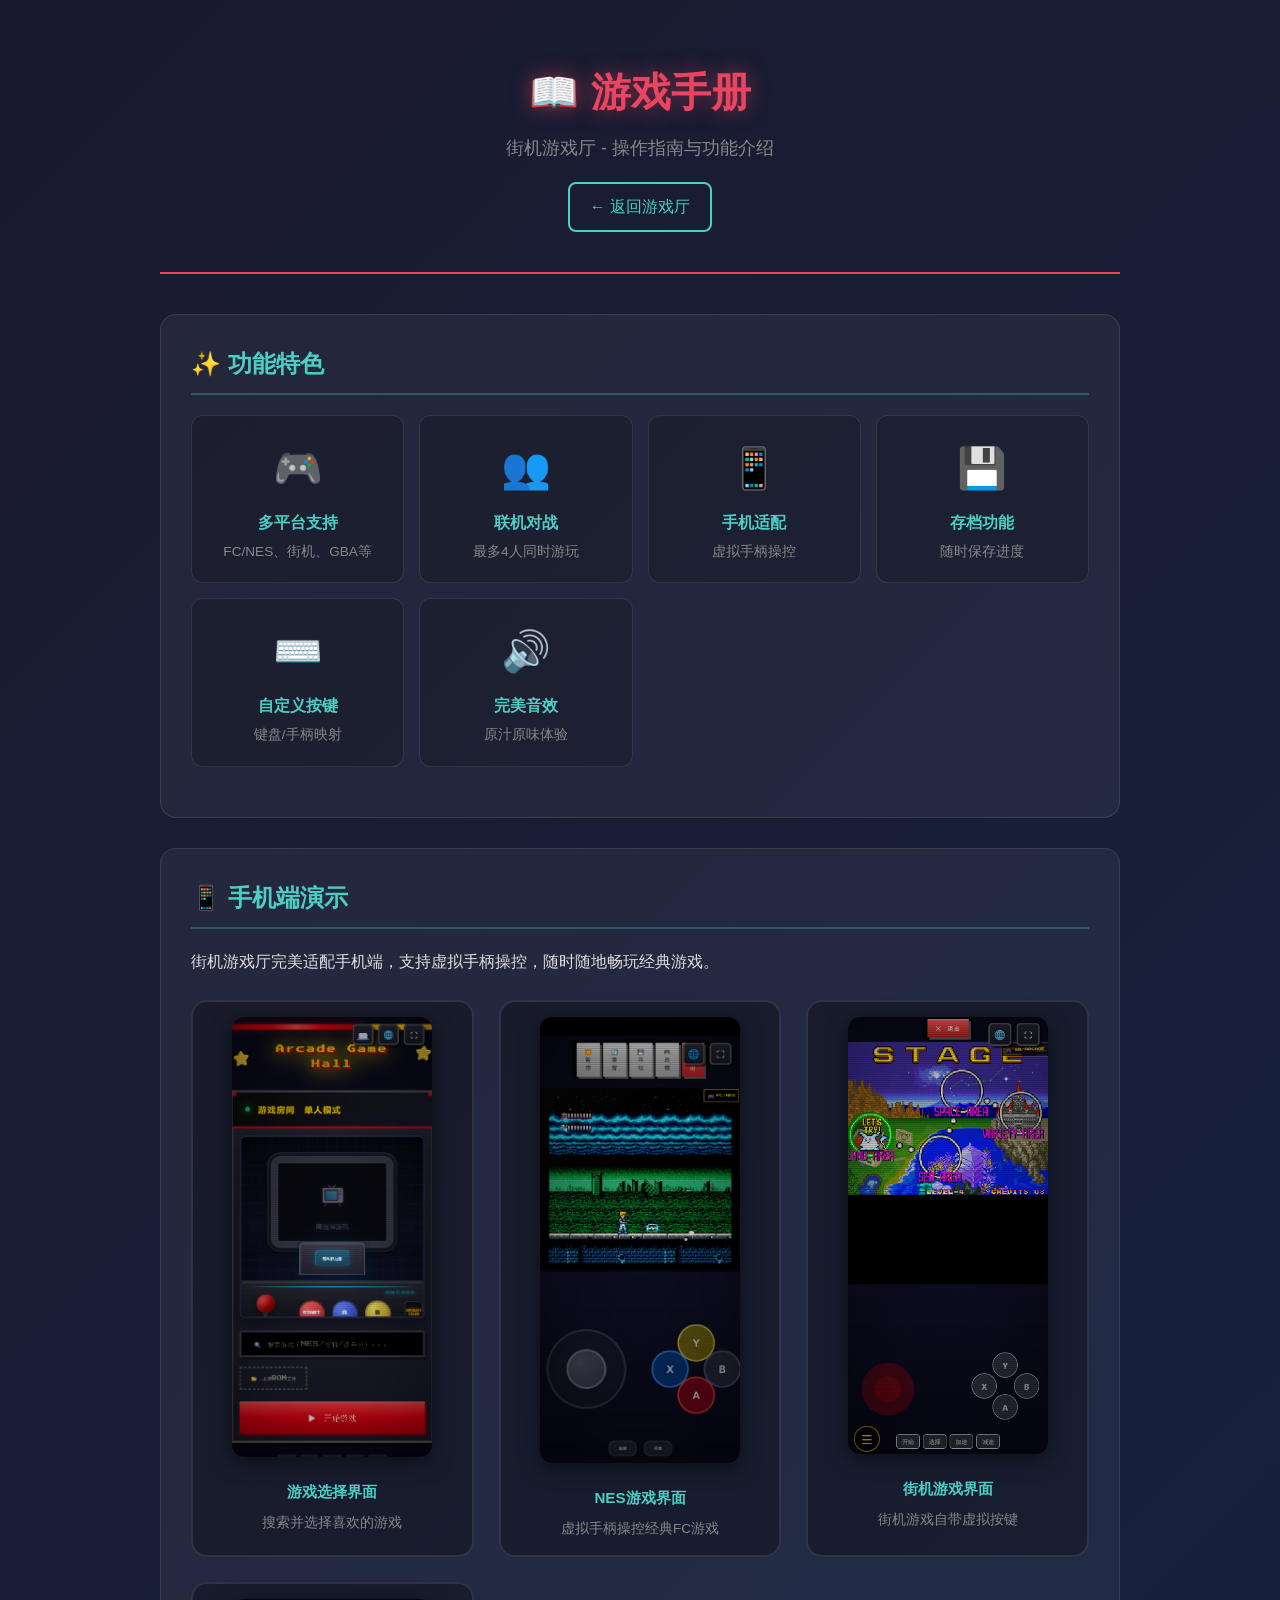
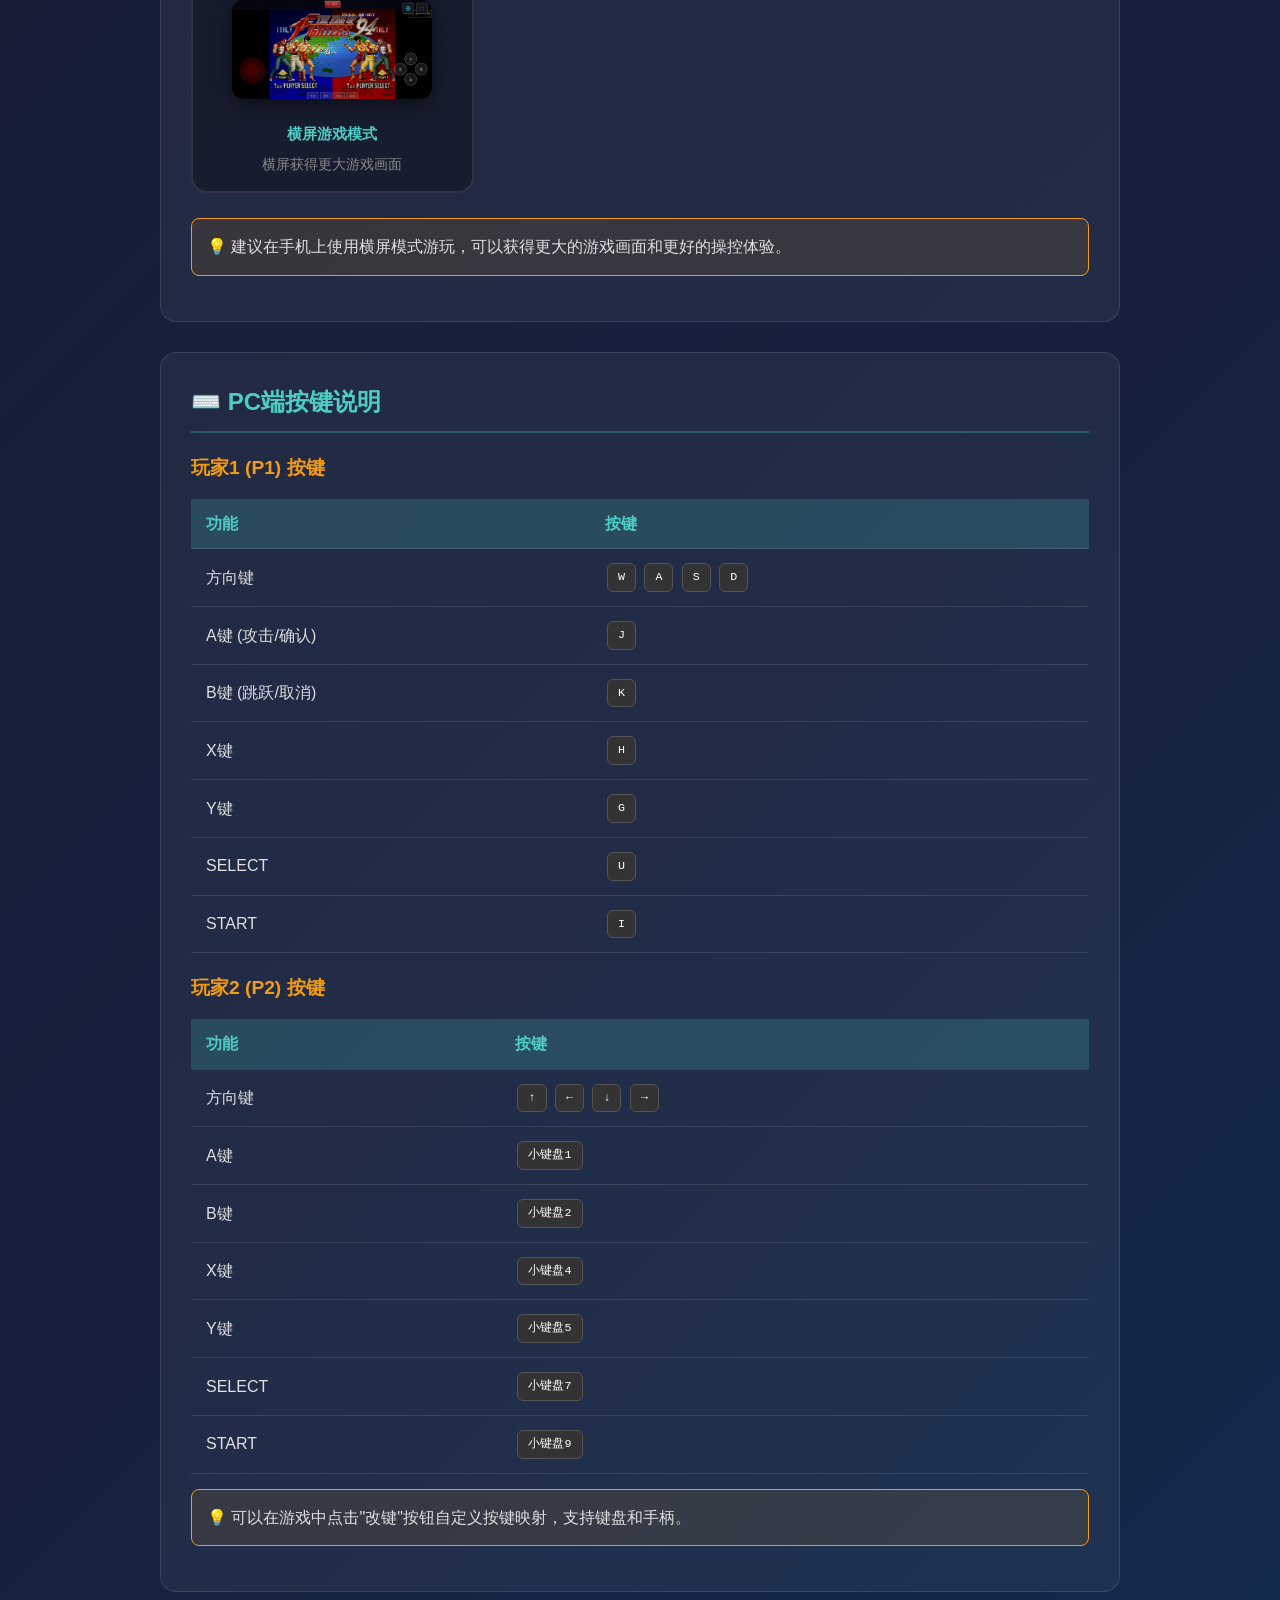
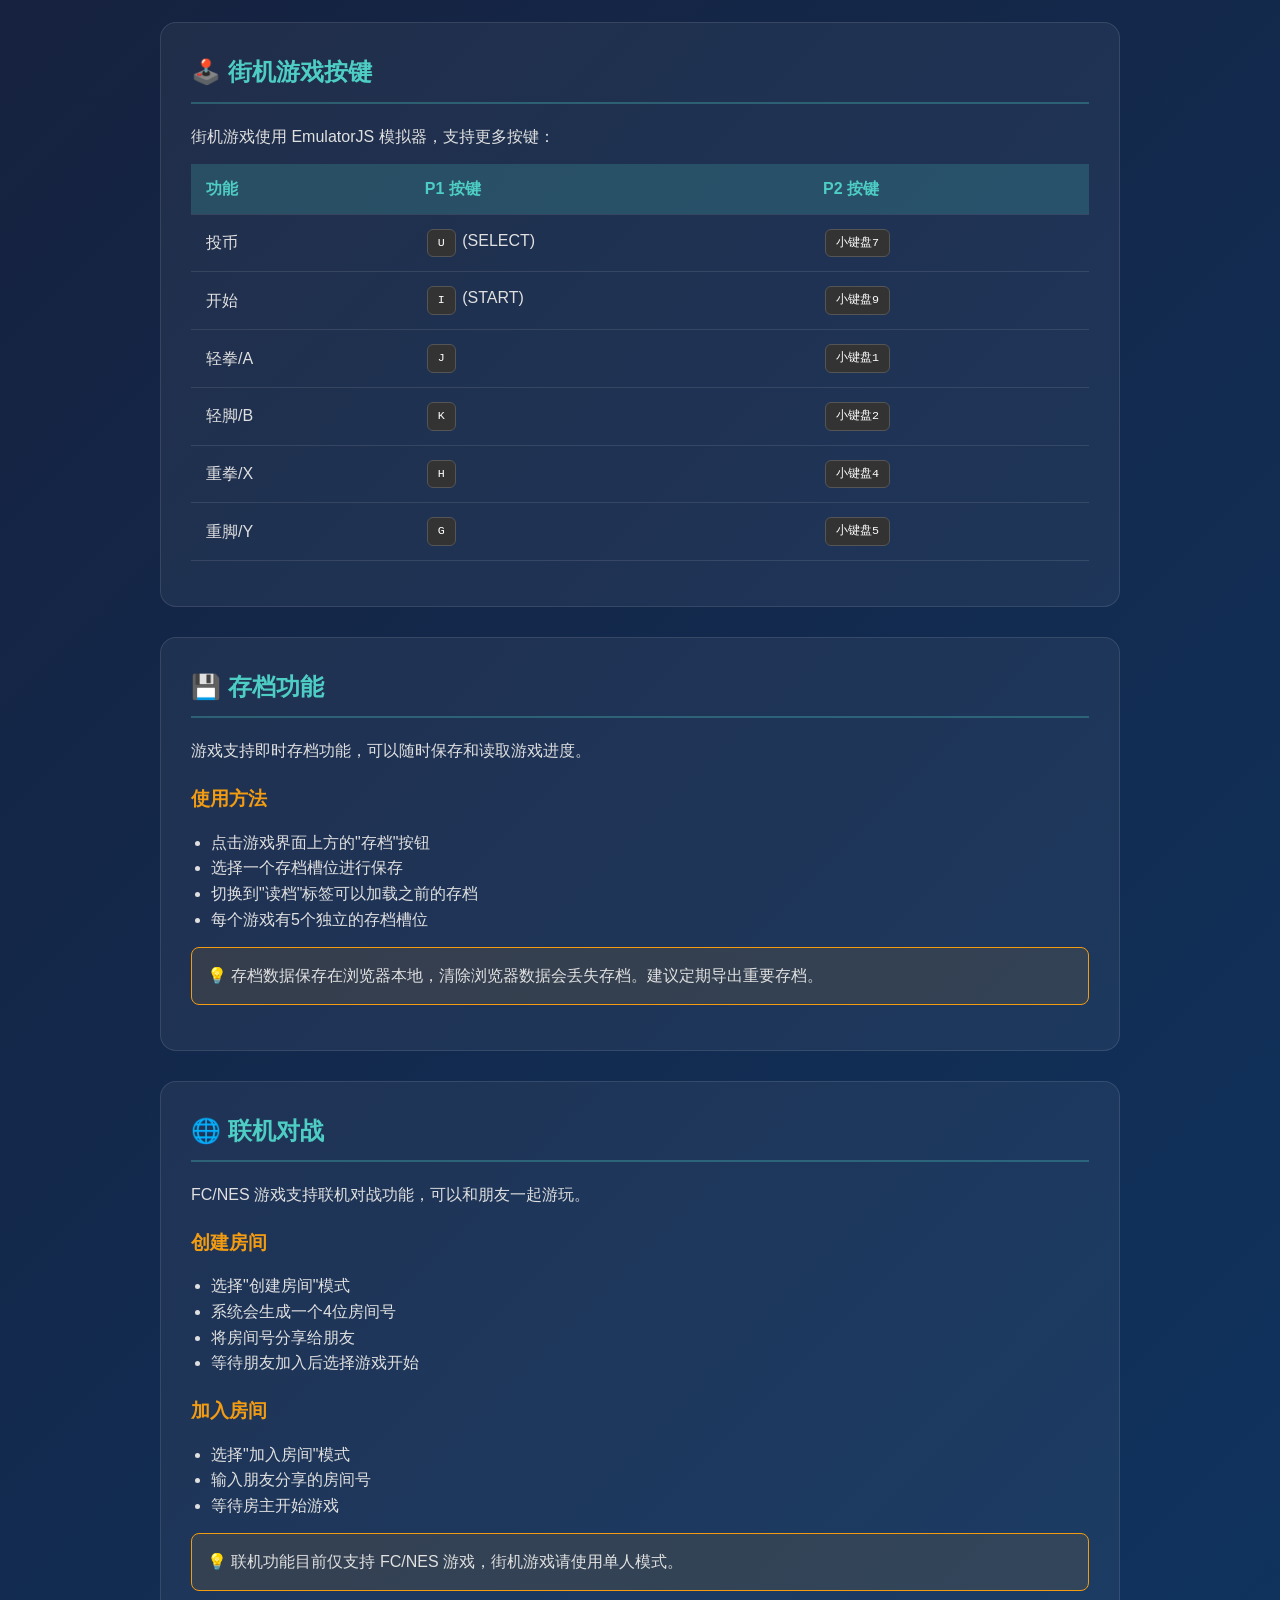
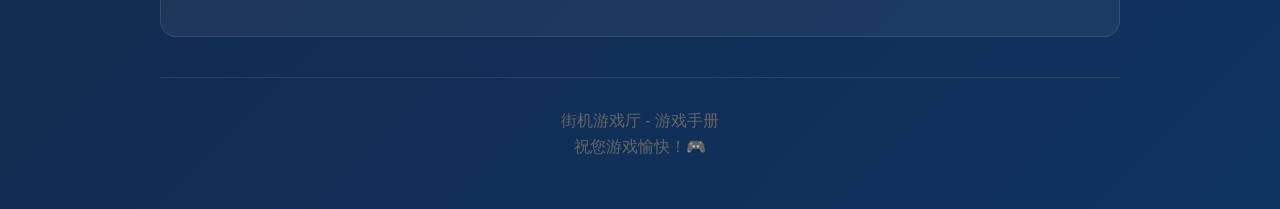
==== page/game-guide.html @ 2b64168d "NEW4" ====
<!DOCTYPE html>
<html lang="zh-CN">
<head>
    <meta charset="UTF-8">
    <meta name="viewport" content="width=device-width, initial-scale=1.0">
    <title>游戏手册 - 街机游戏厅</title>
    <style>
        * {
            margin: 0;
            padding: 0;
            box-sizing: border-box;
        }
        
        body {
            font-family: -apple-system, BlinkMacSystemFont, 'Segoe UI', Roboto, 'Helvetica Neue', Arial, sans-serif;
            background: linear-gradient(135deg, #1a1a2e 0%, #16213e 50%, #0f3460 100%);
            color: #e0e0e0;
            min-height: 100vh;
            line-height: 1.6;
        }
        
        .container {
            max-width: 1000px;
            margin: 0 auto;
            padding: 20px;
        }
        
        header {
            text-align: center;
            padding: 40px 0;
            border-bottom: 2px solid #e94560;
            margin-bottom: 40px;
        }
        
        h1 {
            font-size: 2.5em;
            color: #e94560;
            margin-bottom: 10px;
            text-shadow: 0 0 20px rgba(233, 69, 96, 0.5);
        }
        
        .subtitle {
            color: #888;
            font-size: 1.1em;
        }
        
        .back-link {
            display: inline-block;
            margin-top: 20px;
            color: #4ecdc4;
            text-decoration: none;
            padding: 10px 20px;
            border: 2px solid #4ecdc4;
            border-radius: 8px;
            transition: all 0.3s;
        }
        
        .back-link:hover {
            background: #4ecdc4;
            color: #1a1a2e;
        }
        
        .section {
            background: rgba(255, 255, 255, 0.05);
            border-radius: 16px;
            padding: 30px;
            margin-bottom: 30px;
            border: 1px solid rgba(255, 255, 255, 0.1);
        }
        
        .section h2 {
            color: #4ecdc4;
            font-size: 1.5em;
            margin-bottom: 20px;
            padding-bottom: 10px;
            border-bottom: 2px solid rgba(78, 205, 196, 0.3);
            display: flex;
            align-items: center;
            gap: 10px;
        }
        
        .section h3 {
            color: #f39c12;
            margin: 20px 0 15px;
            font-size: 1.2em;
        }
        
        .section p {
            margin-bottom: 15px;
        }
        
        /* 手机端演示图展示 */
        .phone-gallery {
            display: grid;
            grid-template-columns: repeat(auto-fit, minmax(220px, 1fr));
            gap: 25px;
            margin: 25px 0;
        }
        
        .phone-item {
            background: rgba(0, 0, 0, 0.3);
            border-radius: 16px;
            padding: 15px;
            text-align: center;
            border: 2px solid rgba(255, 255, 255, 0.1);
            transition: all 0.3s;
        }
        
        .phone-item:hover {
            border-color: #4ecdc4;
            transform: translateY(-5px);
            box-shadow: 0 10px 30px rgba(78, 205, 196, 0.2);
        }
        
        .phone-item img {
            width: 100%;
            max-width: 200px;
            height: auto;
            border-radius: 12px;
            box-shadow: 0 5px 20px rgba(0, 0, 0, 0.5);
            margin-bottom: 15px;
        }
        
        .phone-item .caption {
            color: #4ecdc4;
            font-size: 0.95em;
            font-weight: bold;
        }
        
        .phone-item .desc {
            color: #888;
            font-size: 0.85em;
            margin-top: 8px;
        }
        
        /* 按键说明表格 */
        table {
            width: 100%;
            border-collapse: collapse;
            margin: 15px 0;
        }
        
        th, td {
            padding: 12px 15px;
            text-align: left;
            border-bottom: 1px solid rgba(255, 255, 255, 0.1);
        }
        
        th {
            background: rgba(78, 205, 196, 0.2);
            color: #4ecdc4;
        }
        
        tr:hover {
            background: rgba(255, 255, 255, 0.05);
        }
        
        .key-badge {
            display: inline-block;
            background: #333;
            color: #fff;
            padding: 4px 10px;
            border-radius: 6px;
            font-family: monospace;
            font-size: 0.9em;
            margin: 2px;
            border: 1px solid #555;
        }
        
        .tip {
            background: rgba(243, 156, 18, 0.1);
            border: 1px solid #f39c12;
            border-radius: 8px;
            padding: 15px;
            margin: 15px 0;
        }
        
        .tip::before {
            content: '💡 ';
        }
        
        .feature-list {
            display: grid;
            grid-template-columns: repeat(auto-fit, minmax(180px, 1fr));
            gap: 15px;
            margin: 20px 0;
        }
        
        .feature-item {
            background: rgba(0, 0, 0, 0.2);
            padding: 20px 15px;
            border-radius: 12px;
            text-align: center;
            border: 1px solid rgba(255, 255, 255, 0.1);
        }
        
        .feature-item .icon {
            font-size: 2.5em;
            margin-bottom: 10px;
        }
        
        .feature-item .title {
            color: #4ecdc4;
            font-weight: bold;
            margin-bottom: 5px;
        }
        
        .feature-item .desc {
            color: #888;
            font-size: 0.85em;
        }
        
        footer {
            text-align: center;
            padding: 30px;
            color: #666;
            border-top: 1px solid rgba(255, 255, 255, 0.1);
            margin-top: 40px;
        }
        
        @media (max-width: 600px) {
            .container {
                padding: 15px;
            }
            
            h1 {
                font-size: 1.8em;
            }
            
            .section {
                padding: 20px;
            }
            
            .phone-gallery {
                grid-template-columns: repeat(2, 1fr);
                gap: 15px;
            }
            
            .phone-item img {
                max-width: 150px;
            }
        }
    </style>
</head>
<body>
    <div class="container">
        <header>
            <h1>📖 游戏手册</h1>
            <p class="subtitle">街机游戏厅 - 操作指南与功能介绍</p>
            <a href="../index.html" class="back-link">← 返回游戏厅</a>
        </header>

        <!-- 功能特色 -->
        <section class="section">
            <h2>✨ 功能特色</h2>
            <div class="feature-list">
                <div class="feature-item">
                    <div class="icon">🎮</div>
                    <div class="title">多平台支持</div>
                    <div class="desc">FC/NES、街机、GBA等</div>
                </div>
                <div class="feature-item">
                    <div class="icon">👥</div>
                    <div class="title">联机对战</div>
                    <div class="desc">最多4人同时游玩</div>
                </div>
                <div class="feature-item">
                    <div class="icon">📱</div>
                    <div class="title">手机适配</div>
                    <div class="desc">虚拟手柄操控</div>
                </div>
                <div class="feature-item">
                    <div class="icon">💾</div>
                    <div class="title">存档功能</div>
                    <div class="desc">随时保存进度</div>
                </div>
                <div class="feature-item">
                    <div class="icon">⌨️</div>
                    <div class="title">自定义按键</div>
                    <div class="desc">键盘/手柄映射</div>
                </div>
                <div class="feature-item">
                    <div class="icon">🔊</div>
                    <div class="title">完美音效</div>
                    <div class="desc">原汁原味体验</div>
                </div>
            </div>
        </section>

        <!-- 手机端演示 -->
        <section class="section">
            <h2>📱 手机端演示</h2>
            <p>街机游戏厅完美适配手机端，支持虚拟手柄操控，随时随地畅玩经典游戏。</p>
            
            <div class="phone-gallery">
                <div class="phone-item">
                    <img src="phone1.png" alt="手机端演示1">
                    <div class="caption">游戏选择界面</div>
                    <div class="desc">搜索并选择喜欢的游戏</div>
                </div>
                <div class="phone-item">
                    <img src="phone2.png" alt="手机端演示2">
                    <div class="caption">NES游戏界面</div>
                    <div class="desc">虚拟手柄操控经典FC游戏</div>
                </div>
                <div class="phone-item">
                    <img src="phone3.png" alt="手机端演示3">
                    <div class="caption">街机游戏界面</div>
                    <div class="desc">街机游戏自带虚拟按键</div>
                </div>
                <div class="phone-item">
                    <img src="phone4.png" alt="手机端演示4">
                    <div class="caption">横屏游戏模式</div>
                    <div class="desc">横屏获得更大游戏画面</div>
                </div>
            </div>
            
            <div class="tip">
                建议在手机上使用横屏模式游玩，可以获得更大的游戏画面和更好的操控体验。
            </div>
        </section>

        <!-- PC端按键说明 -->
        <section class="section">
            <h2>⌨️ PC端按键说明</h2>
            
            <h3>玩家1 (P1) 按键</h3>
            <table>
                <tr>
                    <th>功能</th>
                    <th>按键</th>
                </tr>
                <tr>
                    <td>方向键</td>
                    <td>
                        <span class="key-badge">W</span>
                        <span class="key-badge">A</span>
                        <span class="key-badge">S</span>
                        <span class="key-badge">D</span>
                    </td>
                </tr>
                <tr>
                    <td>A键 (攻击/确认)</td>
                    <td><span class="key-badge">J</span></td>
                </tr>
                <tr>
                    <td>B键 (跳跃/取消)</td>
                    <td><span class="key-badge">K</span></td>
                </tr>
                <tr>
                    <td>X键</td>
                    <td><span class="key-badge">H</span></td>
                </tr>
                <tr>
                    <td>Y键</td>
                    <td><span class="key-badge">G</span></td>
                </tr>
                <tr>
                    <td>SELECT</td>
                    <td><span class="key-badge">U</span></td>
                </tr>
                <tr>
                    <td>START</td>
                    <td><span class="key-badge">I</span></td>
                </tr>
            </table>
            
            <h3>玩家2 (P2) 按键</h3>
            <table>
                <tr>
                    <th>功能</th>
                    <th>按键</th>
                </tr>
                <tr>
                    <td>方向键</td>
                    <td>
                        <span class="key-badge">↑</span>
                        <span class="key-badge">←</span>
                        <span class="key-badge">↓</span>
                        <span class="key-badge">→</span>
                    </td>
                </tr>
                <tr>
                    <td>A键</td>
                    <td><span class="key-badge">小键盘1</span></td>
                </tr>
                <tr>
                    <td>B键</td>
                    <td><span class="key-badge">小键盘2</span></td>
                </tr>
                <tr>
                    <td>X键</td>
                    <td><span class="key-badge">小键盘4</span></td>
                </tr>
                <tr>
                    <td>Y键</td>
                    <td><span class="key-badge">小键盘5</span></td>
                </tr>
                <tr>
                    <td>SELECT</td>
                    <td><span class="key-badge">小键盘7</span></td>
                </tr>
                <tr>
                    <td>START</td>
                    <td><span class="key-badge">小键盘9</span></td>
                </tr>
            </table>
            
            <div class="tip">
                可以在游戏中点击"改键"按钮自定义按键映射，支持键盘和手柄。
            </div>
        </section>

        <!-- 街机游戏特殊按键 -->
        <section class="section">
            <h2>🕹️ 街机游戏按键</h2>
            <p>街机游戏使用 EmulatorJS 模拟器，支持更多按键：</p>
            
            <table>
                <tr>
                    <th>功能</th>
                    <th>P1 按键</th>
                    <th>P2 按键</th>
                </tr>
                <tr>
                    <td>投币</td>
                    <td><span class="key-badge">U</span> (SELECT)</td>
                    <td><span class="key-badge">小键盘7</span></td>
                </tr>
                <tr>
                    <td>开始</td>
                    <td><span class="key-badge">I</span> (START)</td>
                    <td><span class="key-badge">小键盘9</span></td>
                </tr>
                <tr>
                    <td>轻拳/A</td>
                    <td><span class="key-badge">J</span></td>
                    <td><span class="key-badge">小键盘1</span></td>
                </tr>
                <tr>
                    <td>轻脚/B</td>
                    <td><span class="key-badge">K</span></td>
                    <td><span class="key-badge">小键盘2</span></td>
                </tr>
                <tr>
                    <td>重拳/X</td>
                    <td><span class="key-badge">H</span></td>
                    <td><span class="key-badge">小键盘4</span></td>
                </tr>
                <tr>
                    <td>重脚/Y</td>
                    <td><span class="key-badge">G</span></td>
                    <td><span class="key-badge">小键盘5</span></td>
                </tr>
            </table>
        </section>

        <!-- 存档功能 -->
        <section class="section">
            <h2>💾 存档功能</h2>
            <p>游戏支持即时存档功能，可以随时保存和读取游戏进度。</p>
            
            <h3>使用方法</h3>
            <ul style="margin-left: 20px; margin-bottom: 15px;">
                <li>点击游戏界面上方的"存档"按钮</li>
                <li>选择一个存档槽位进行保存</li>
                <li>切换到"读档"标签可以加载之前的存档</li>
                <li>每个游戏有5个独立的存档槽位</li>
            </ul>
            
            <div class="tip">
                存档数据保存在浏览器本地，清除浏览器数据会丢失存档。建议定期导出重要存档。
            </div>
        </section>

        <!-- 联机说明 -->
        <section class="section">
            <h2>🌐 联机对战</h2>
            <p>FC/NES 游戏支持联机对战功能，可以和朋友一起游玩。</p>
            
            <h3>创建房间</h3>
            <ul style="margin-left: 20px; margin-bottom: 15px;">
                <li>选择"创建房间"模式</li>
                <li>系统会生成一个4位房间号</li>
                <li>将房间号分享给朋友</li>
                <li>等待朋友加入后选择游戏开始</li>
            </ul>
            
            <h3>加入房间</h3>
            <ul style="margin-left: 20px; margin-bottom: 15px;">
                <li>选择"加入房间"模式</li>
                <li>输入朋友分享的房间号</li>
                <li>等待房主开始游戏</li>
            </ul>
            
            <div class="tip">
                联机功能目前仅支持 FC/NES 游戏，街机游戏请使用单人模式。
            </div>
        </section>

        <footer>
            <p>街机游戏厅 - 游戏手册</p>
            <p>祝您游戏愉快！🎮</p>
        </footer>
    </div>
</body>
</html>
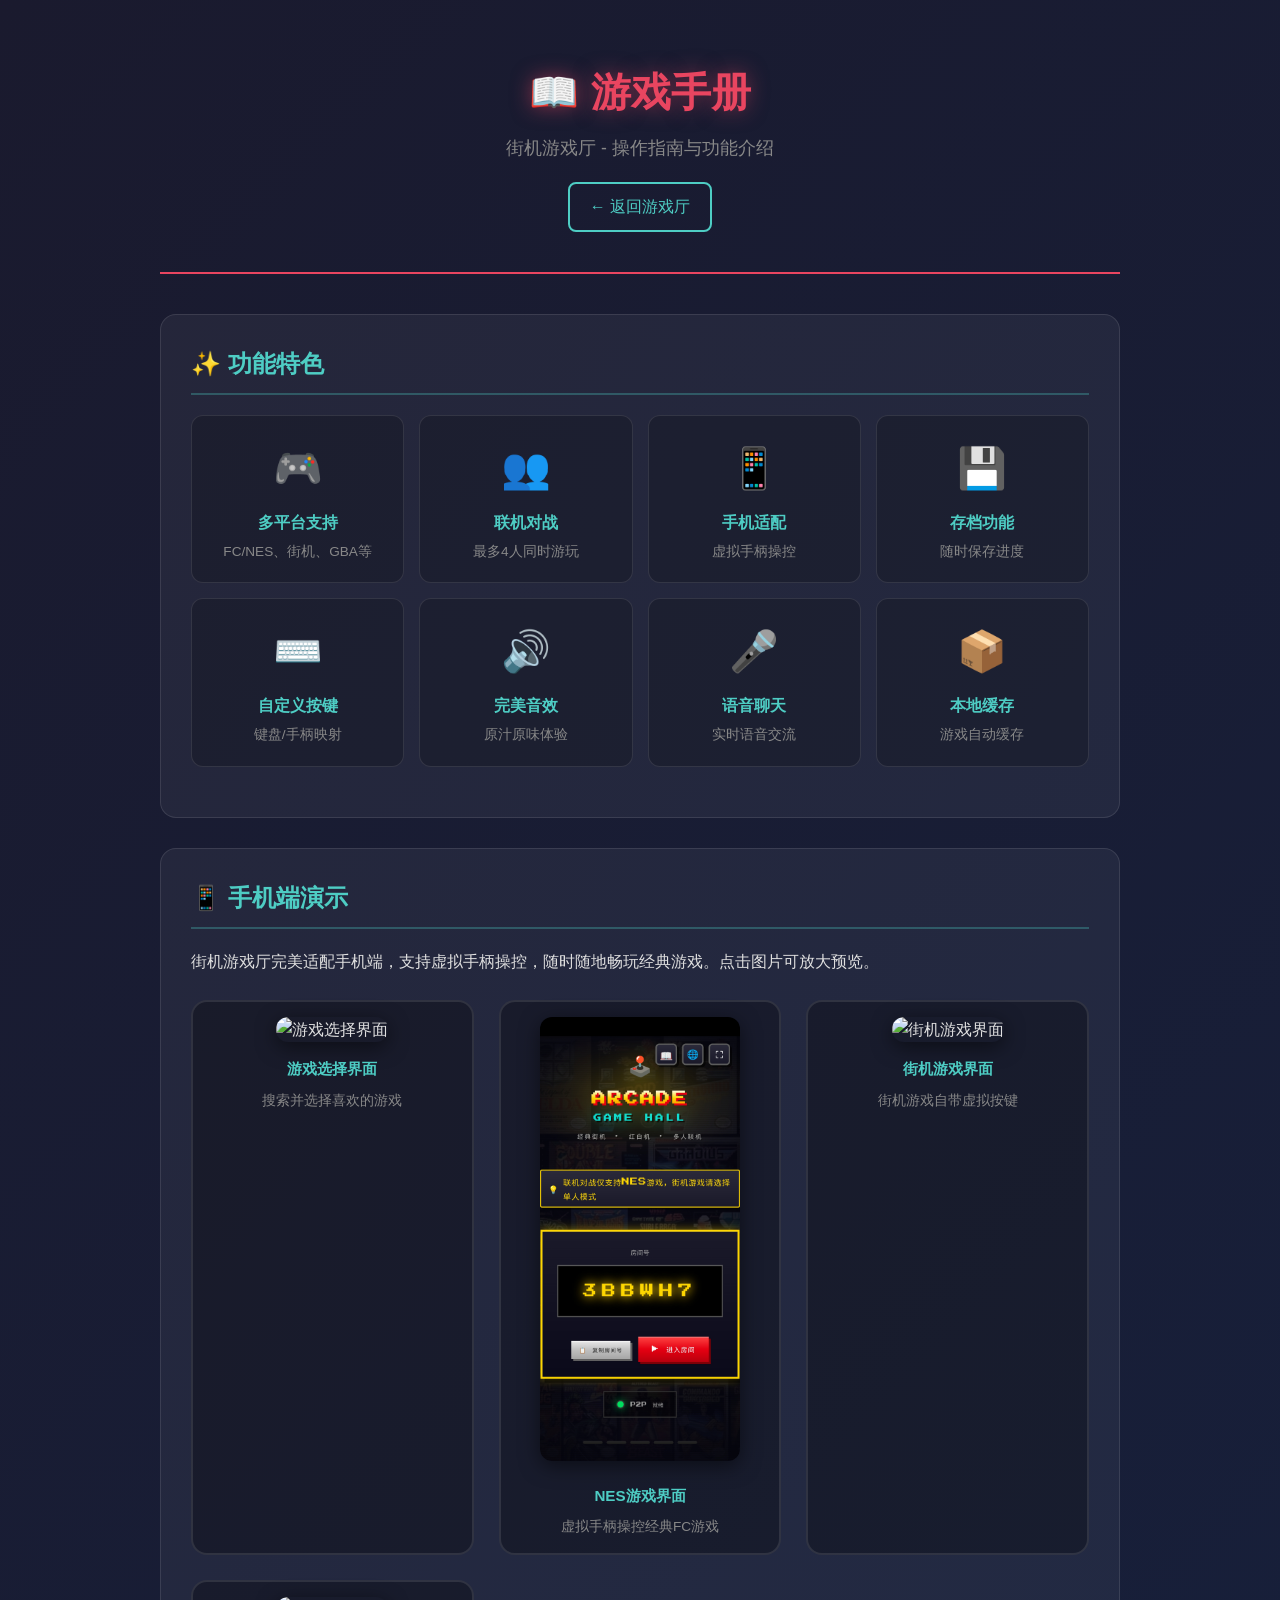
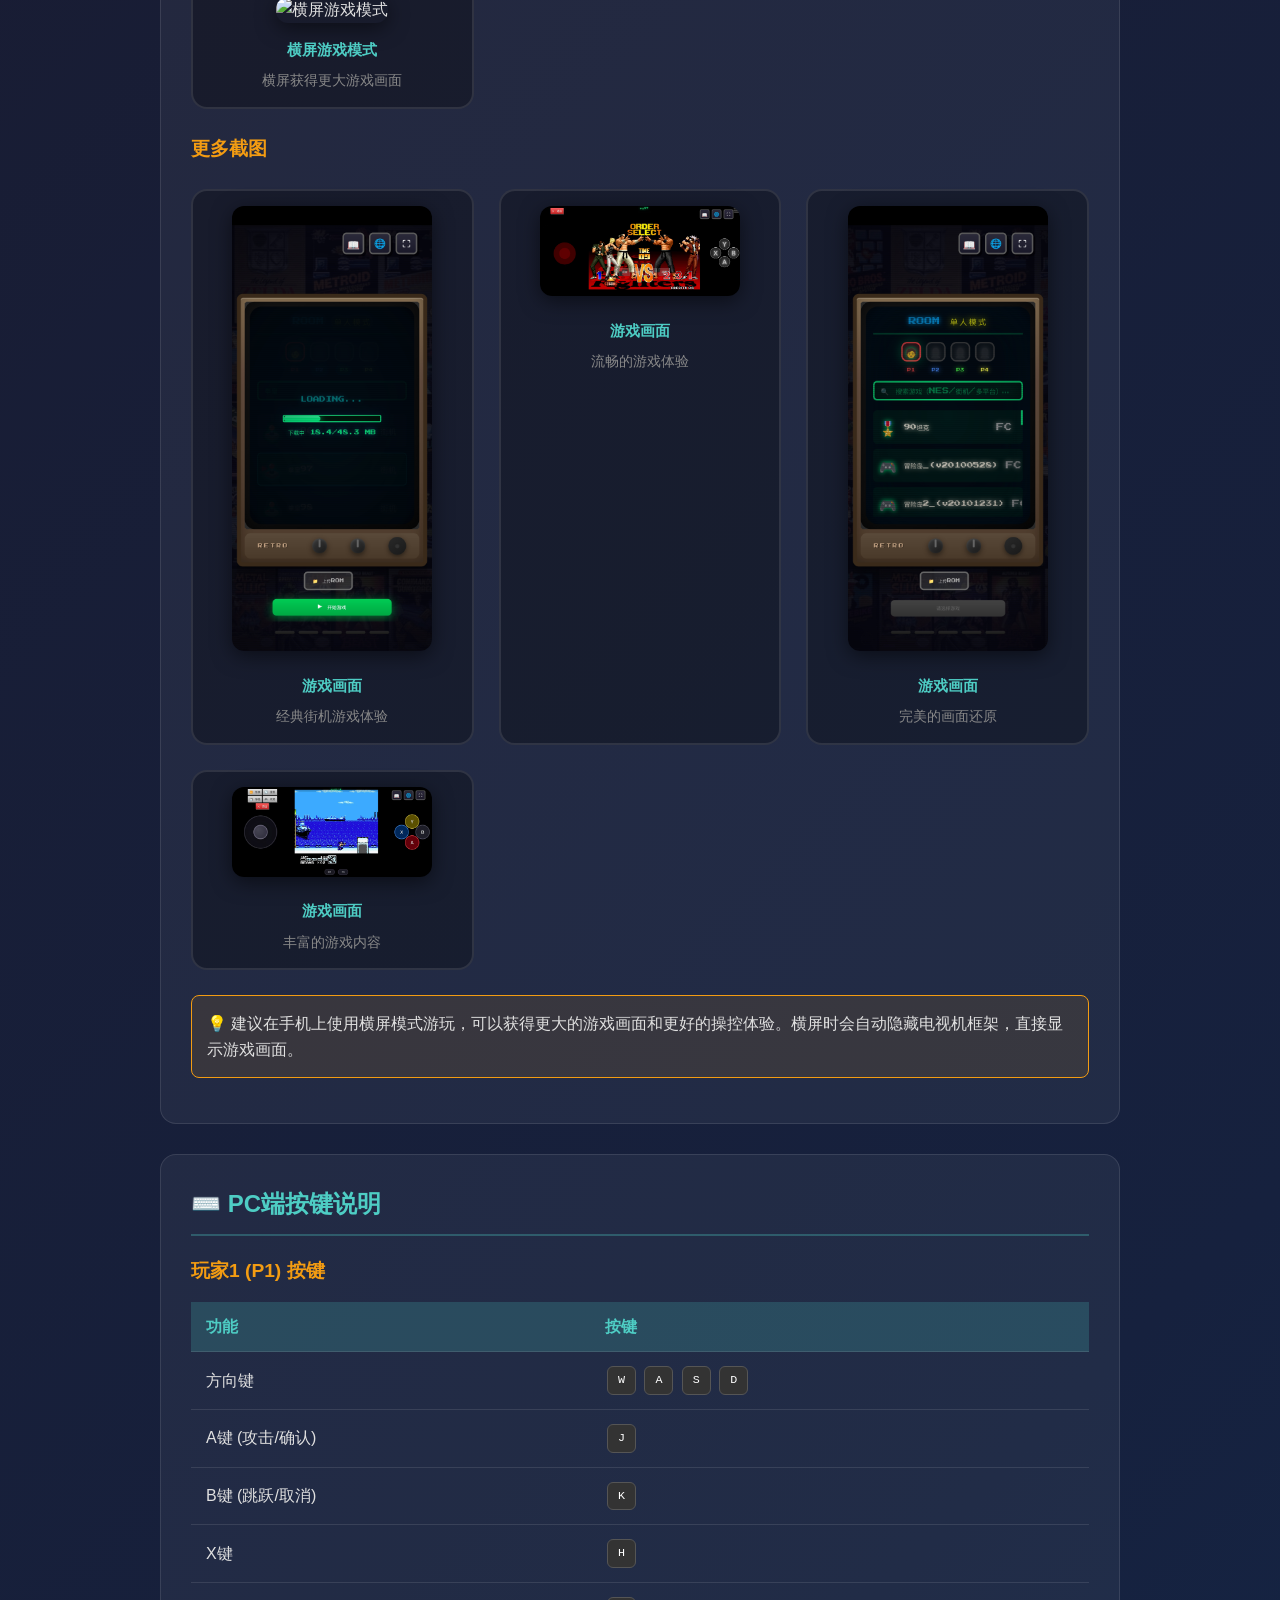
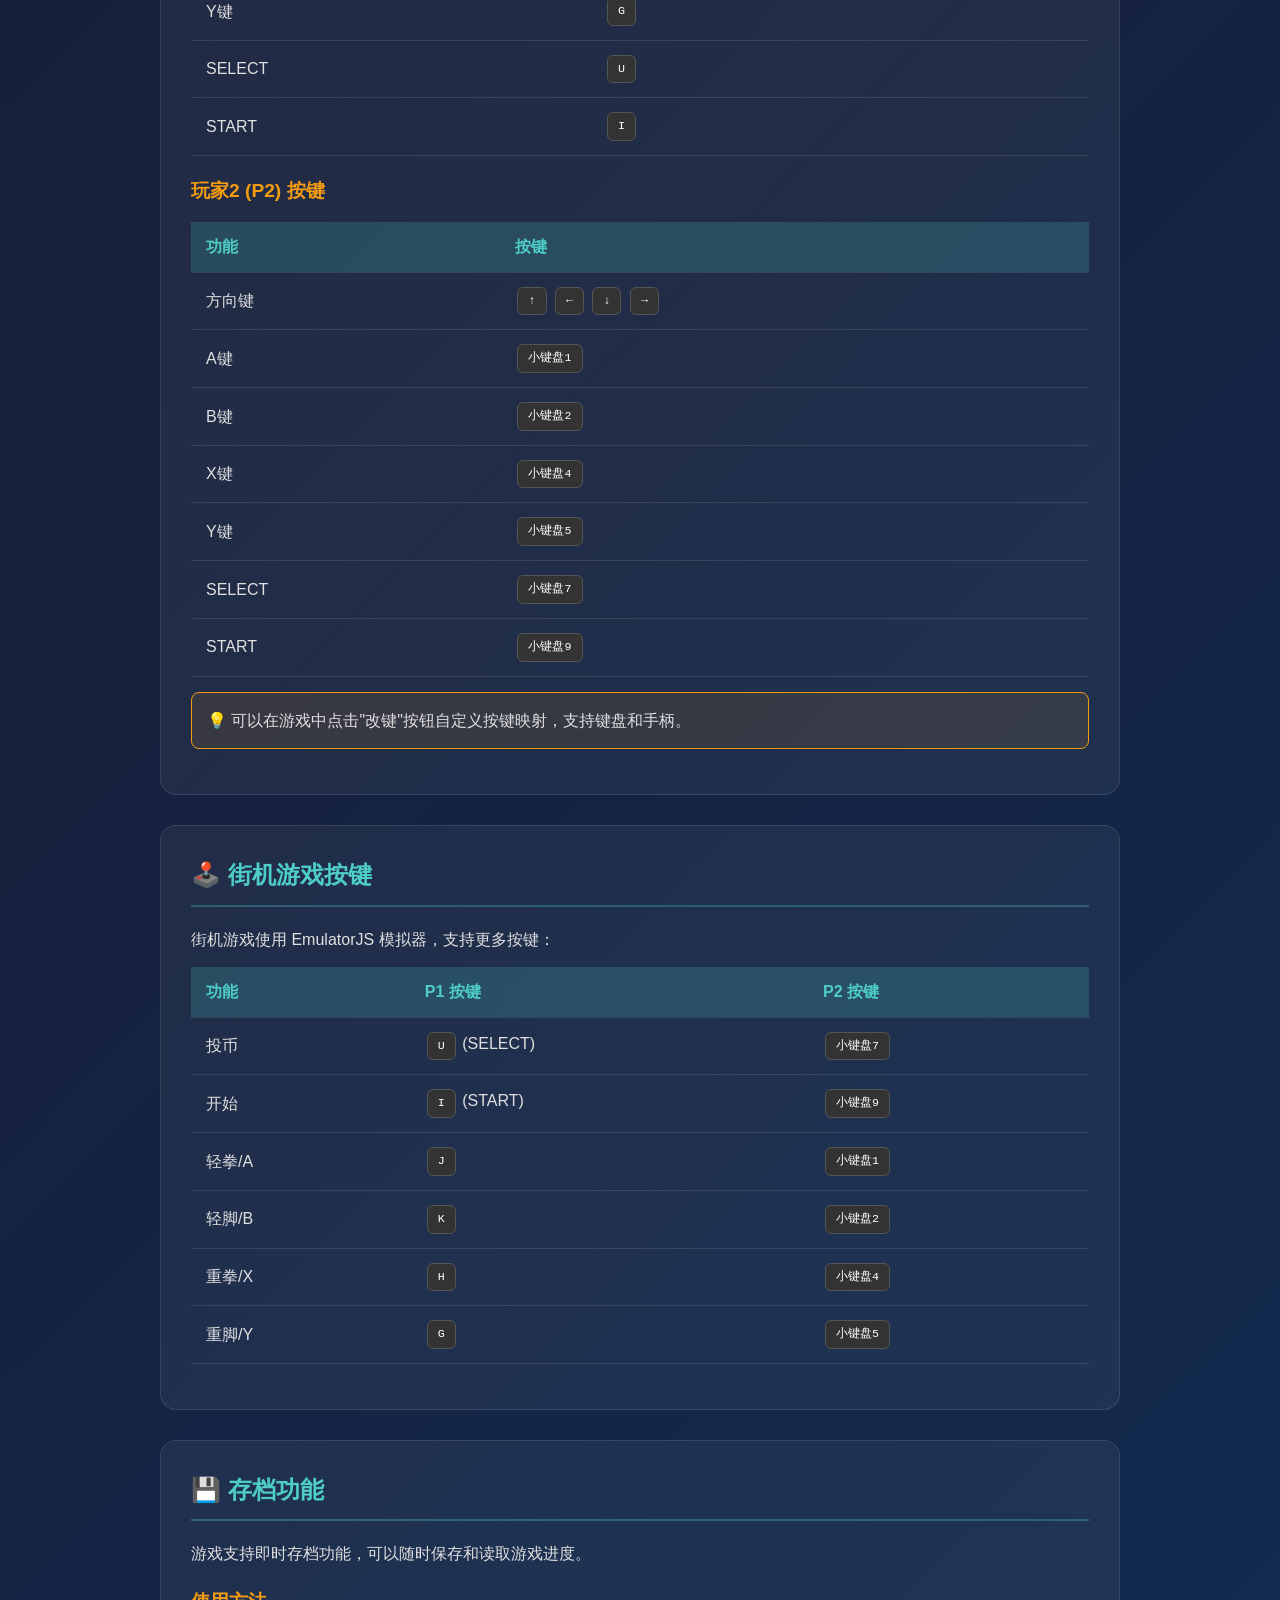
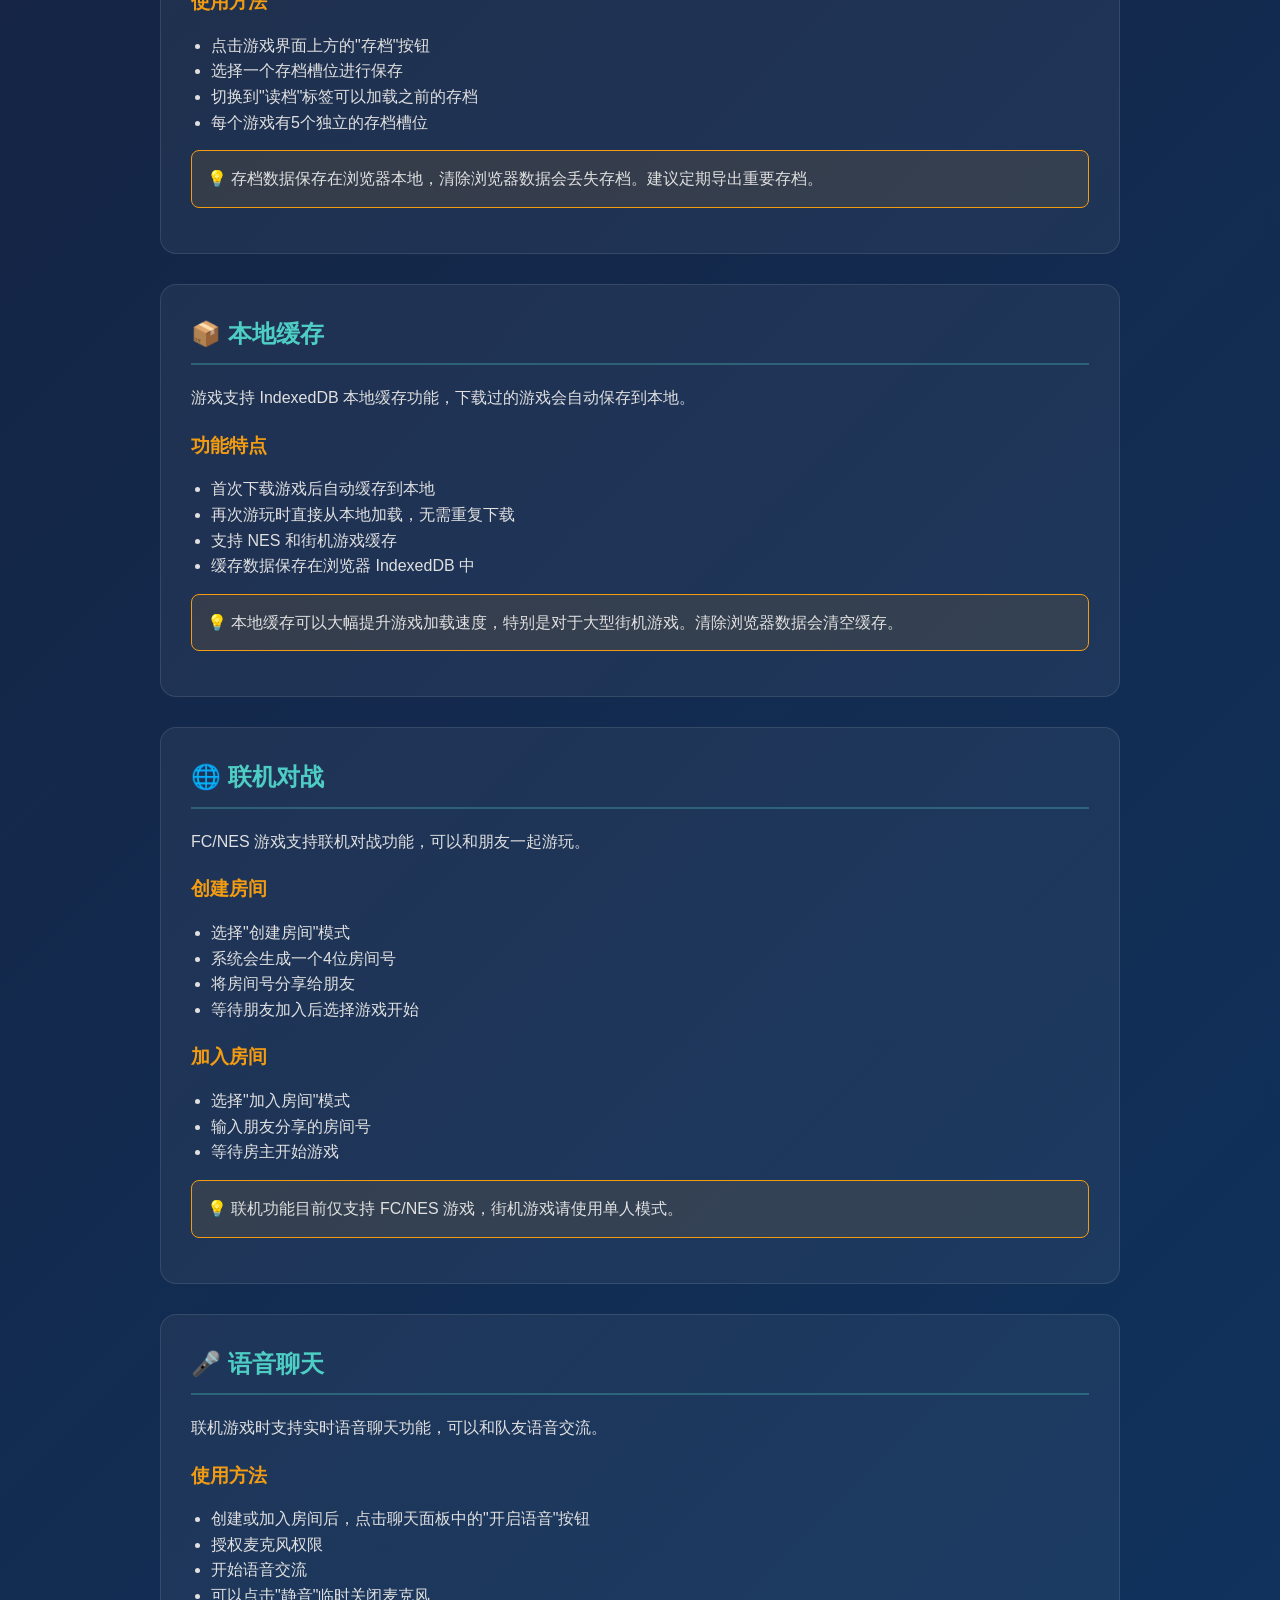
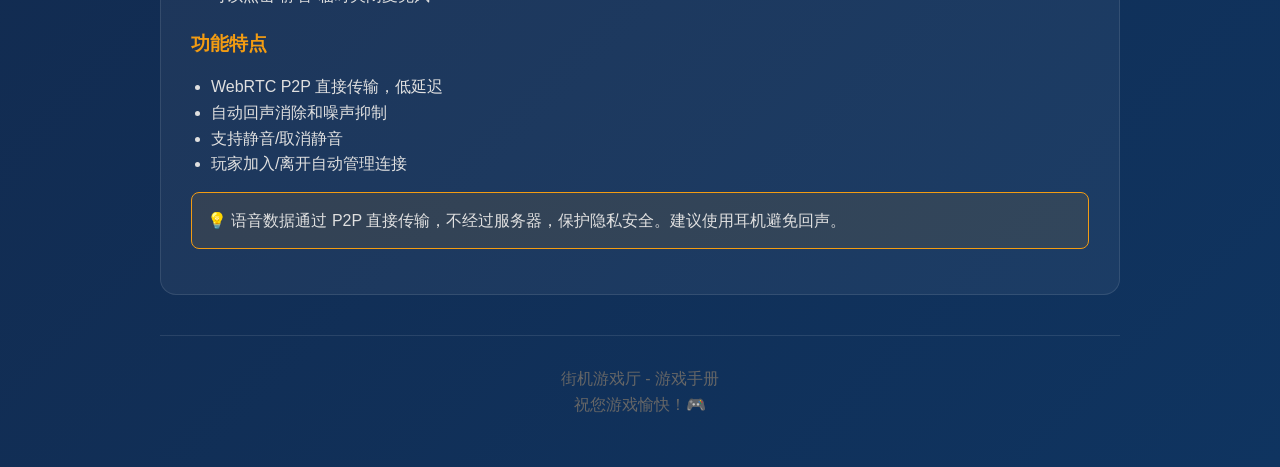
==== commit 7814b669: "lfc开源计划第二站" ====
--- a/page/game-guide.html
+++ b/page/game-guide.html
@@ -104,6 +104,7 @@
             text-align: center;
             border: 2px solid rgba(255, 255, 255, 0.1);
             transition: all 0.3s;
+            cursor: pointer;
         }
         
         .phone-item:hover {
@@ -131,6 +132,46 @@
             color: #888;
             font-size: 0.85em;
             margin-top: 8px;
+        }
+        
+        /* 图片放大预览 */
+        .lightbox {
+            display: none;
+            position: fixed;
+            top: 0;
+            left: 0;
+            width: 100%;
+            height: 100%;
+            background: rgba(0, 0, 0, 0.95);
+            z-index: 9999;
+            justify-content: center;
+            align-items: center;
+            cursor: pointer;
+        }
+        
+        .lightbox.active {
+            display: flex;
+        }
+        
+        .lightbox img {
+            max-width: 90%;
+            max-height: 90%;
+            border-radius: 8px;
+            box-shadow: 0 0 50px rgba(78, 205, 196, 0.3);
+        }
+        
+        .lightbox-close {
+            position: absolute;
+            top: 20px;
+            right: 30px;
+            color: #fff;
+            font-size: 40px;
+            cursor: pointer;
+            transition: color 0.3s;
+        }
+        
+        .lightbox-close:hover {
+            color: #e94560;
         }
         
         /* 按键说明表格 */
@@ -284,39 +325,73 @@
                     <div class="title">完美音效</div>
                     <div class="desc">原汁原味体验</div>
                 </div>
+                <div class="feature-item">
+                    <div class="icon">🎤</div>
+                    <div class="title">语音聊天</div>
+                    <div class="desc">实时语音交流</div>
+                </div>
+                <div class="feature-item">
+                    <div class="icon">📦</div>
+                    <div class="title">本地缓存</div>
+                    <div class="desc">游戏自动缓存</div>
+                </div>
             </div>
         </section>
 
         <!-- 手机端演示 -->
         <section class="section">
             <h2>📱 手机端演示</h2>
-            <p>街机游戏厅完美适配手机端，支持虚拟手柄操控，随时随地畅玩经典游戏。</p>
+            <p>街机游戏厅完美适配手机端，支持虚拟手柄操控，随时随地畅玩经典游戏。点击图片可放大预览。</p>
             
             <div class="phone-gallery">
-                <div class="phone-item">
-                    <img src="phone1.png" alt="手机端演示1">
+                <div class="phone-item" onclick="openLightbox('0f2667a884a1d3b816c789ddeaa42f25.jpg')">
+                    <img src="0f2667a884a1d3b816c789ddeaa42f25.jpg" alt="游戏选择界面">
                     <div class="caption">游戏选择界面</div>
                     <div class="desc">搜索并选择喜欢的游戏</div>
                 </div>
-                <div class="phone-item">
-                    <img src="phone2.png" alt="手机端演示2">
+                <div class="phone-item" onclick="openLightbox('1c8eabeee0c972b607a2bcf81635cc22.jpg')">
+                    <img src="1c8eabeee0c972b607a2bcf81635cc22.jpg" alt="NES游戏界面">
                     <div class="caption">NES游戏界面</div>
                     <div class="desc">虚拟手柄操控经典FC游戏</div>
                 </div>
-                <div class="phone-item">
-                    <img src="phone3.png" alt="手机端演示3">
+                <div class="phone-item" onclick="openLightbox('385db4762091c81f8eb123bfb348822b.jpg')">
+                    <img src="385db4762091c81f8eb123bfb348822b.jpg" alt="街机游戏界面">
                     <div class="caption">街机游戏界面</div>
                     <div class="desc">街机游戏自带虚拟按键</div>
                 </div>
-                <div class="phone-item">
-                    <img src="phone4.png" alt="手机端演示4">
+                <div class="phone-item" onclick="openLightbox('4e3feca67caaf1859bc3139c9cd1e11f.jpg')">
+                    <img src="4e3feca67caaf1859bc3139c9cd1e11f.jpg" alt="横屏游戏模式">
                     <div class="caption">横屏游戏模式</div>
                     <div class="desc">横屏获得更大游戏画面</div>
                 </div>
             </div>
             
+            <h3>更多截图</h3>
+            <div class="phone-gallery">
+                <div class="phone-item" onclick="openLightbox('64b8e28317c7ba2ba4c6b3065e3cfdaf.jpg')">
+                    <img src="64b8e28317c7ba2ba4c6b3065e3cfdaf.jpg" alt="游戏截图5">
+                    <div class="caption">游戏画面</div>
+                    <div class="desc">经典街机游戏体验</div>
+                </div>
+                <div class="phone-item" onclick="openLightbox('66f9e95e2b850c06971669f744723f6c.jpg')">
+                    <img src="66f9e95e2b850c06971669f744723f6c.jpg" alt="游戏截图6">
+                    <div class="caption">游戏画面</div>
+                    <div class="desc">流畅的游戏体验</div>
+                </div>
+                <div class="phone-item" onclick="openLightbox('88ea1b471f01f5dbd38fbec10cf2c6d3.jpg')">
+                    <img src="88ea1b471f01f5dbd38fbec10cf2c6d3.jpg" alt="游戏截图7">
+                    <div class="caption">游戏画面</div>
+                    <div class="desc">完美的画面还原</div>
+                </div>
+                <div class="phone-item" onclick="openLightbox('e546526874034836aba5d60891a3d7b9.jpg')">
+                    <img src="e546526874034836aba5d60891a3d7b9.jpg" alt="游戏截图8">
+                    <div class="caption">游戏画面</div>
+                    <div class="desc">丰富的游戏内容</div>
+                </div>
+            </div>
+            
             <div class="tip">
-                建议在手机上使用横屏模式游玩，可以获得更大的游戏画面和更好的操控体验。
+                建议在手机上使用横屏模式游玩，可以获得更大的游戏画面和更好的操控体验。横屏时会自动隐藏电视机框架，直接显示游戏画面。
             </div>
         </section>
 
@@ -473,6 +548,24 @@
             </div>
         </section>
 
+        <!-- 本地缓存 -->
+        <section class="section">
+            <h2>📦 本地缓存</h2>
+            <p>游戏支持 IndexedDB 本地缓存功能，下载过的游戏会自动保存到本地。</p>
+            
+            <h3>功能特点</h3>
+            <ul style="margin-left: 20px; margin-bottom: 15px;">
+                <li>首次下载游戏后自动缓存到本地</li>
+                <li>再次游玩时直接从本地加载，无需重复下载</li>
+                <li>支持 NES 和街机游戏缓存</li>
+                <li>缓存数据保存在浏览器 IndexedDB 中</li>
+            </ul>
+            
+            <div class="tip">
+                本地缓存可以大幅提升游戏加载速度，特别是对于大型街机游戏。清除浏览器数据会清空缓存。
+            </div>
+        </section>
+
         <!-- 联机说明 -->
         <section class="section">
             <h2>🌐 联机对战</h2>
@@ -498,10 +591,65 @@
             </div>
         </section>
 
+        <!-- 语音聊天 -->
+        <section class="section">
+            <h2>🎤 语音聊天</h2>
+            <p>联机游戏时支持实时语音聊天功能，可以和队友语音交流。</p>
+            
+            <h3>使用方法</h3>
+            <ul style="margin-left: 20px; margin-bottom: 15px;">
+                <li>创建或加入房间后，点击聊天面板中的"开启语音"按钮</li>
+                <li>授权麦克风权限</li>
+                <li>开始语音交流</li>
+                <li>可以点击"静音"临时关闭麦克风</li>
+            </ul>
+            
+            <h3>功能特点</h3>
+            <ul style="margin-left: 20px; margin-bottom: 15px;">
+                <li>WebRTC P2P 直接传输，低延迟</li>
+                <li>自动回声消除和噪声抑制</li>
+                <li>支持静音/取消静音</li>
+                <li>玩家加入/离开自动管理连接</li>
+            </ul>
+            
+            <div class="tip">
+                语音数据通过 P2P 直接传输，不经过服务器，保护隐私安全。建议使用耳机避免回声。
+            </div>
+        </section>
+
         <footer>
             <p>街机游戏厅 - 游戏手册</p>
             <p>祝您游戏愉快！🎮</p>
         </footer>
     </div>
+
+    <!-- 图片放大预览 -->
+    <div class="lightbox" id="lightbox" onclick="closeLightbox()">
+        <span class="lightbox-close">&times;</span>
+        <img id="lightbox-img" src="" alt="预览图片">
+    </div>
+
+    <script>
+        function openLightbox(src) {
+            const lightbox = document.getElementById('lightbox');
+            const img = document.getElementById('lightbox-img');
+            img.src = src;
+            lightbox.classList.add('active');
+            document.body.style.overflow = 'hidden';
+        }
+        
+        function closeLightbox() {
+            const lightbox = document.getElementById('lightbox');
+            lightbox.classList.remove('active');
+            document.body.style.overflow = '';
+        }
+        
+        // ESC 键关闭
+        document.addEventListener('keydown', (e) => {
+            if (e.key === 'Escape') {
+                closeLightbox();
+            }
+        });
+    </script>
 </body>
 </html>
